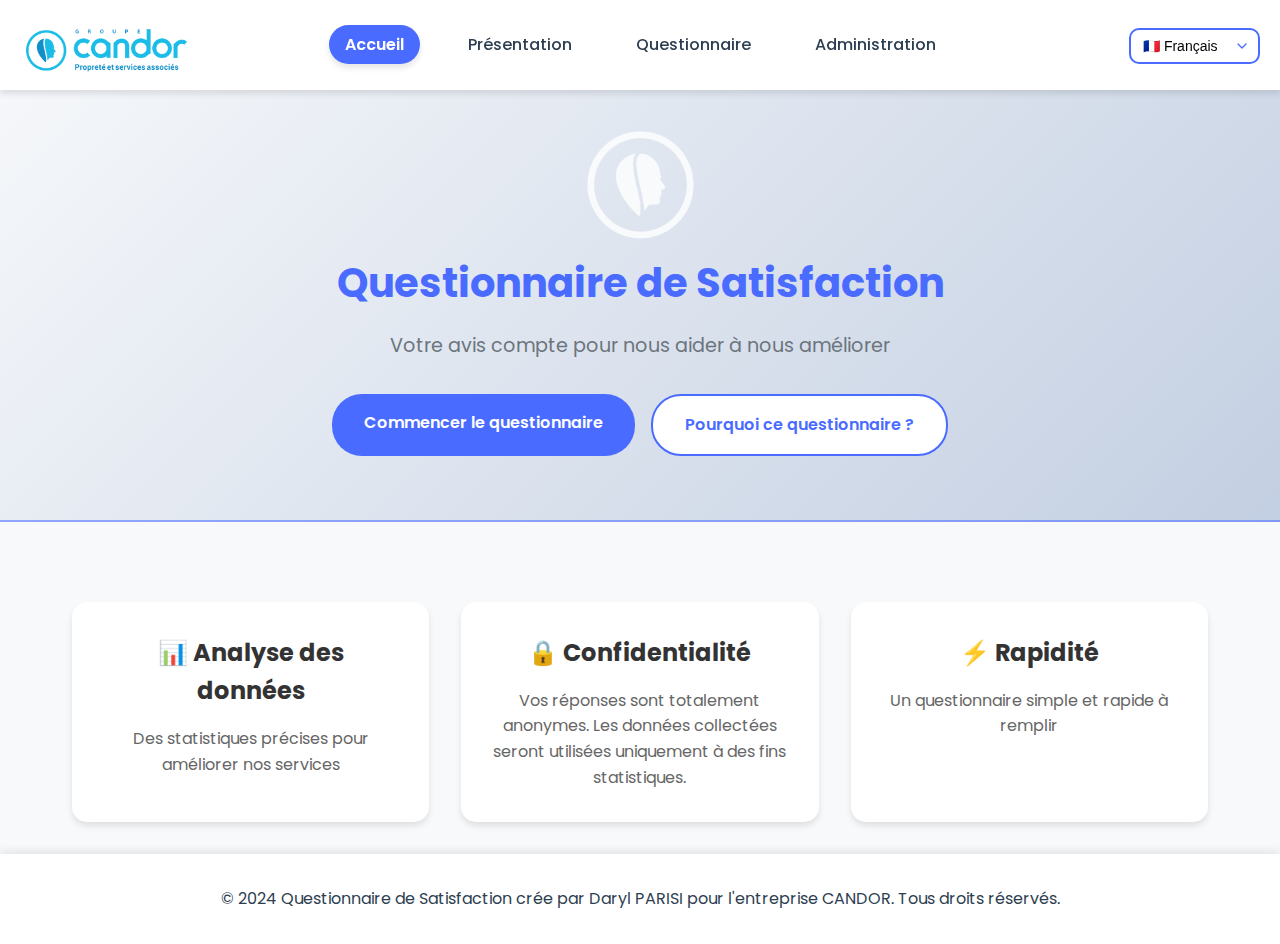
==== index.html @ 95d888a4 "laury exp" ====
<!DOCTYPE html>
<html lang="fr">
<head>
    <meta charset="UTF-8">
    <meta name="viewport" content="width=device-width, initial-scale=1.0">
    <title data-translate="title">Questionnaire de Satisfaction</title>
    <link rel="stylesheet" href="styles/index.css">
    <link rel="stylesheet" href="style.css">
    <link href="https://fonts.googleapis.com/css2?family=Poppins:wght@400;500;600&display=swap" rel="stylesheet">
</head>
<body>
    <header>
        <div class="logo-container">
            <img src="images/logo GC copie.png" alt="Logo Candor" class="header-logo">
        </div>
        <nav>
            <ul>
                <li><a href="index.html" data-translate="home">Accueil</a></li>
                <li><a href="presentation.html" data-translate="presentation">Présentation</a></li>
                <li><a href="questionnaire.html" data-translate="questionnaire">Questionnaire</a></li>
                <li><a href="admin.html" data-translate="admin">Administration</a></li>
            </ul>
        </nav>
    </header>

    <main>
        <section class="hero">
            <div class="big-logo-container">
                <img src="images/LOGO copie.png" alt="Big Logo Candor" class="big-logo">
            </div>
            <h1 data-translate="title">Questionnaire de Satisfaction</h1>
            <p data-translate="subtitle">Votre avis compte pour nous aider à nous améliorer</p>
            
            <div class="action-buttons">
                <a href="questionnaire.html" class="action-button" data-translate="startQuestionnaire">Commencer le questionnaire</a>
                <a href="presentation.html" class="action-button secondary" data-translate="whyQuestionnaire">Pourquoi ce questionnaire ?</a>
            </div>
        </section>

        <section class="features">
            <div class="feature-card">
                <h2><span>📊</span> <span data-translate="dataAnalysis">Analyse des données</span></h2>
                <p data-translate="dataAnalysisDesc">Des statistiques précises pour améliorer nos services</p>
            </div>
            <div class="feature-card">
                <h2><span>🔒</span> <span data-translate="confidentiality">Confidentialité</span></h2>
                <p data-translate="confidentialityDesc">Vos réponses sont totalement anonymes</p>
            </div>
            <div class="feature-card">
                <h2><span>⚡</span> <span data-translate="speed">Rapidité</span></h2>
                <p data-translate="speedDesc">Un questionnaire simple et rapide à remplir</p>
            </div>
        </section>
    </main>

    <footer>
        <p>&copy; 2024 Questionnaire de Satisfaction crée par Daryl PARISI pour l'entreprise CANDOR. Tous droits réservés.</p>
    </footer>

    <script src="translations.js"></script>
    <script src="language.js"></script>
    <script src="script.js"></script>
</body>
</html>
---- styles/index.css ----
/* Variables globales */
:root {
    --primary-color: #4a6bff;
    --secondary-color: #6c757d;
    --background-color: #f8f9fa;
    --text-color: #2c3e50;
    --card-shadow: 0 4px 6px rgba(0, 0, 0, 0.1);
    --transition: all 0.3s ease;
}

/* Reset et styles de base */
* {
    margin: 0;
    padding: 0;
    box-sizing: border-box;
}

html, body {
    height: 100%;
}

body {
    font-family: 'Poppins', sans-serif;
    background-color: var(--background-color);
    color: var(--text-color);
    line-height: 1.6;
    display: flex;
    flex-direction: column;
    min-height: 100vh;
}

main {
    flex: 1 0 auto;
}

/* Header et Navigation */
header {
    background-color: white;
    box-shadow: var(--card-shadow);
    position: sticky;
    top: 0;
    z-index: 1000;
    padding: 1rem 0;
}

.header-content {
    max-width: 1200px;
    margin: 0 auto;
    display: flex;
    align-items: center;
    justify-content: space-between;
    position: relative;
    padding: 0 2rem;
}

nav {
    width: 100%;
    display: flex;
    justify-content: center;
}

nav ul {
    display: flex;
    justify-content: center;
    list-style: none;
    padding: 1rem;
    gap: 2rem;
    margin: 0 auto;
}

nav a {
    text-decoration: none;
    color: var(--text-color);
    font-weight: 500;
    transition: var(--transition);
    padding: 0.5rem 1rem;
    border-radius: 20px;
    transition: all 0.3s ease;
}

nav a:hover {
    background-color: var(--background-color);
    color: var(--primary-color);
    box-shadow: 0 4px 6px rgba(0, 0, 0, 0.1);
}

nav a.active {
    background-color: var(--primary-color);
    color: white;
    font-weight: 600;
    box-shadow: 0 4px 6px rgba(0, 0, 0, 0.1);
}

/* Section Hero */
.hero {
    text-align: center;
    padding: 4rem 2rem;
    background: linear-gradient(135deg, #f5f7fa 0%, #c3cfe2 100%);
    margin-bottom: 3rem;
    border-bottom: 2px solid #4a6bff96;
}

.big-logo-container {
    opacity: 0.8;
}

.big-logo {
    height: 120px;
    width: auto;
    margin-top: -30px;
}

.hero h1 {
    font-size: 2.5rem;
    margin-bottom: 1rem;
    color: var(--primary-color);
    z-index: 1000;
}

.hero p {
    font-size: 1.2rem;
    margin-bottom: 2rem;
    color: var(--secondary-color);
}

/* Boutons d'action */
.action-buttons {
    display: flex;
    justify-content: center;
    gap: 1rem;
    margin-top: 2rem;
}

.action-button {
    display: inline-block;
    padding: 1rem 2rem;
    border-radius: 30px;
    text-decoration: none;
    font-weight: 600;
    transition: var(--transition);
    text-align: center;
}

.action-button:not(.secondary) {
    background-color: var(--primary-color);
    color: white;
}

.action-button.secondary {
    background-color: white;
    color: var(--primary-color);
    border: 2px solid var(--primary-color);
}

.action-button:hover {
    transform: translateY(-3px);
    box-shadow: var(--card-shadow);
}

/* Section Features */
.features {
    display: grid;
    grid-template-columns: repeat(auto-fit, minmax(300px, 1fr));
    gap: 2rem;
    padding: 2rem;
    max-width: 1200px;
    margin: 0 auto;
}

.feature-card {
    background: white;
    padding: 2rem;
    border-radius: 15px;
    box-shadow: 0 4px 6px rgba(0, 0, 0, 0.1);
    text-align: center;
    transition: all 0.3s ease;
    animation: float 3s ease-in-out infinite;
    animation-play-state: paused;
}

.feature-card:nth-child(1) {
    animation-delay: 0s;
    animation-play-state: running;
}

.feature-card:nth-child(2) {
    animation-delay: 1s;
    animation-play-state: running;
}

.feature-card:nth-child(3) {
    animation-delay: 2s;
    animation-play-state: running;
}

@keyframes float {
    0% {
        transform: translateY(0px);
    }
    50% {
        transform: translateY(-15px);
    }
    100% {
        transform: translateY(0px);
    }
}

.feature-card:hover {
    transform: translateY(-5px);
    box-shadow: 0 8px 15px rgba(0, 0, 0, 0.2);
    animation-play-state: paused;
}

.feature-card h2 {
    color: #333;
    margin-bottom: 1rem;
    font-size: 1.5rem;
}

.feature-card p {
    color: #666;
    line-height: 1.6;
}

/* Footer */
footer {
    text-align: center;
    padding: 2rem;
    background-color: white;
    box-shadow: 0 -2px 10px rgba(0, 0, 0, 0.1);
    margin-top: auto;
}

/* Responsive Design */
@media (max-width: 768px) {
    .hero h1 {
        font-size: 2rem;
    }

    .hero p {
        font-size: 1rem;
    }

    .action-buttons {
        flex-direction: column;
        align-items: center;
    }

    .action-button {
        width: 100%;
        max-width: 300px;
    }

    nav ul {
        flex-direction: column;
        align-items: center;
        gap: 1rem;
    }
}

@media (max-width: 480px) {
    .hero {
        padding: 3rem 1rem;
    }

    .features {
        grid-template-columns: 1fr;
        padding: 1rem;
    }

    .feature-card {
        padding: 1.5rem;
    }
}
---- style.css ----
/* Style pour le sélecteur de langue */
.language-selector {
    position: absolute;
    top: 28px;
    right: 20px;
    z-index: 1000;
}

.language-selector select {
    padding: 8px 30px 8px 12px;
    border: 2px solid #4a6bff;
    border-radius: 10px;
    background-color: white;
    font-size: 14px;
    cursor: pointer;
    transition: all 0.3s ease;
    -webkit-appearance: none;
    -moz-appearance: none;
    appearance: none;
    background-image: url("data:image/svg+xml;charset=UTF-8,%3csvg xmlns='http://www.w3.org/2000/svg' viewBox='0 0 24 24' fill='none' stroke='%234a6bff' stroke-width='2' stroke-linecap='round' stroke-linejoin='round'%3e%3cpolyline points='6 9 12 15 18 9'%3e%3c/polyline%3e%3c/svg%3e");
    background-repeat: no-repeat;
    background-position: right 8px center;
    background-size: 16px;
    min-width: 120px;
    max-width: 200px;
}

.language-selector select:hover {
    border-color: #4CAF50;
    transform: translateY(-2px);
    box-shadow: 0 4px 8px rgba(0, 0, 0, 0.1);
}

.language-selector select:focus {
    outline: none;
    border-color: #4CAF50;
    box-shadow: 0 0 5px rgba(76, 175, 80, 0.3);
}

/* Style pour le texte en arabe */
[dir="rtl"] {
    text-align: right;
}

[dir="rtl"] .language-selector {
    right: auto;
    left: 20px;
}

/* Media Queries pour la responsivité */
@media screen and (max-width: 768px) {
    .language-selector {
        top: 8px;
        right: 10px;
    }

    .language-selector select {
        padding: 6px 25px 6px 10px;
        font-size: 13px;
        min-width: 100px;
    }

    [dir="rtl"] .language-selector {
        right: auto;
        left: 10px;
    }
}

@media screen and (max-width: 480px) {
    .language-selector {
        top: 6px;
        right: 8px;
    }

    .language-selector select {
        padding: 5px 20px 5px 8px;
        font-size: 12px;
        min-width: 90px;
    }

    [dir="rtl"] .language-selector {
        right: auto;
        left: 8px;
    }
}

.logo-container {
    display: flex;
    align-items: center;
    position: absolute;
    left: 2%;
    top: 28px;
}

.header-logo {
    height: 45px;
    width: auto;
    transition: transform 0.3s ease;
}

.header-logo:hover {
    transform: scale(1.05);
}

@media (max-width: 1000px) {
    .logo-container {
        display: none;
    }

    nav {
        width: 100%;
        justify-content: center;
    }
}
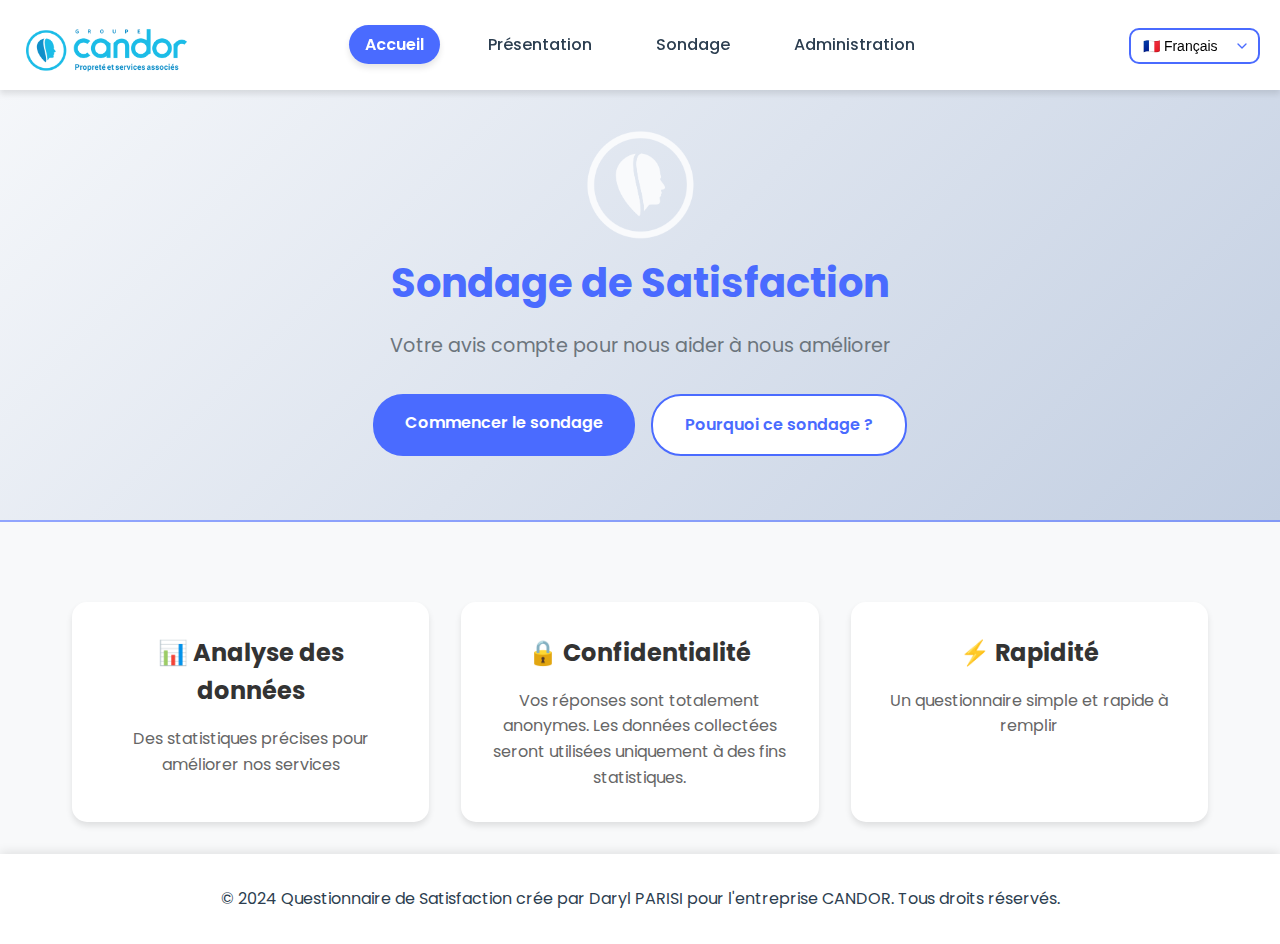
==== commit 8b0cce78: "finished" ====
--- a/index.html
+++ b/index.html
@@ -60,5 +60,6 @@
     <script src="translations.js"></script>
     <script src="language.js"></script>
     <script src="script.js"></script>
+    <script src="clickTracker.js"></script>
 </body>
 </html> --- a/styles/index.css
+++ b/styles/index.css
@@ -233,6 +233,15 @@
 
 /* Responsive Design */
 @media (max-width: 768px) {
+
+    footer {
+    text-align: center;
+    padding: 4rem;
+    background-color: white;
+    box-shadow: 0 -2px 10px rgba(0, 0, 0, 0.1);
+    margin-top: auto;
+}
+
     .hero h1 {
         font-size: 2rem;
     }
